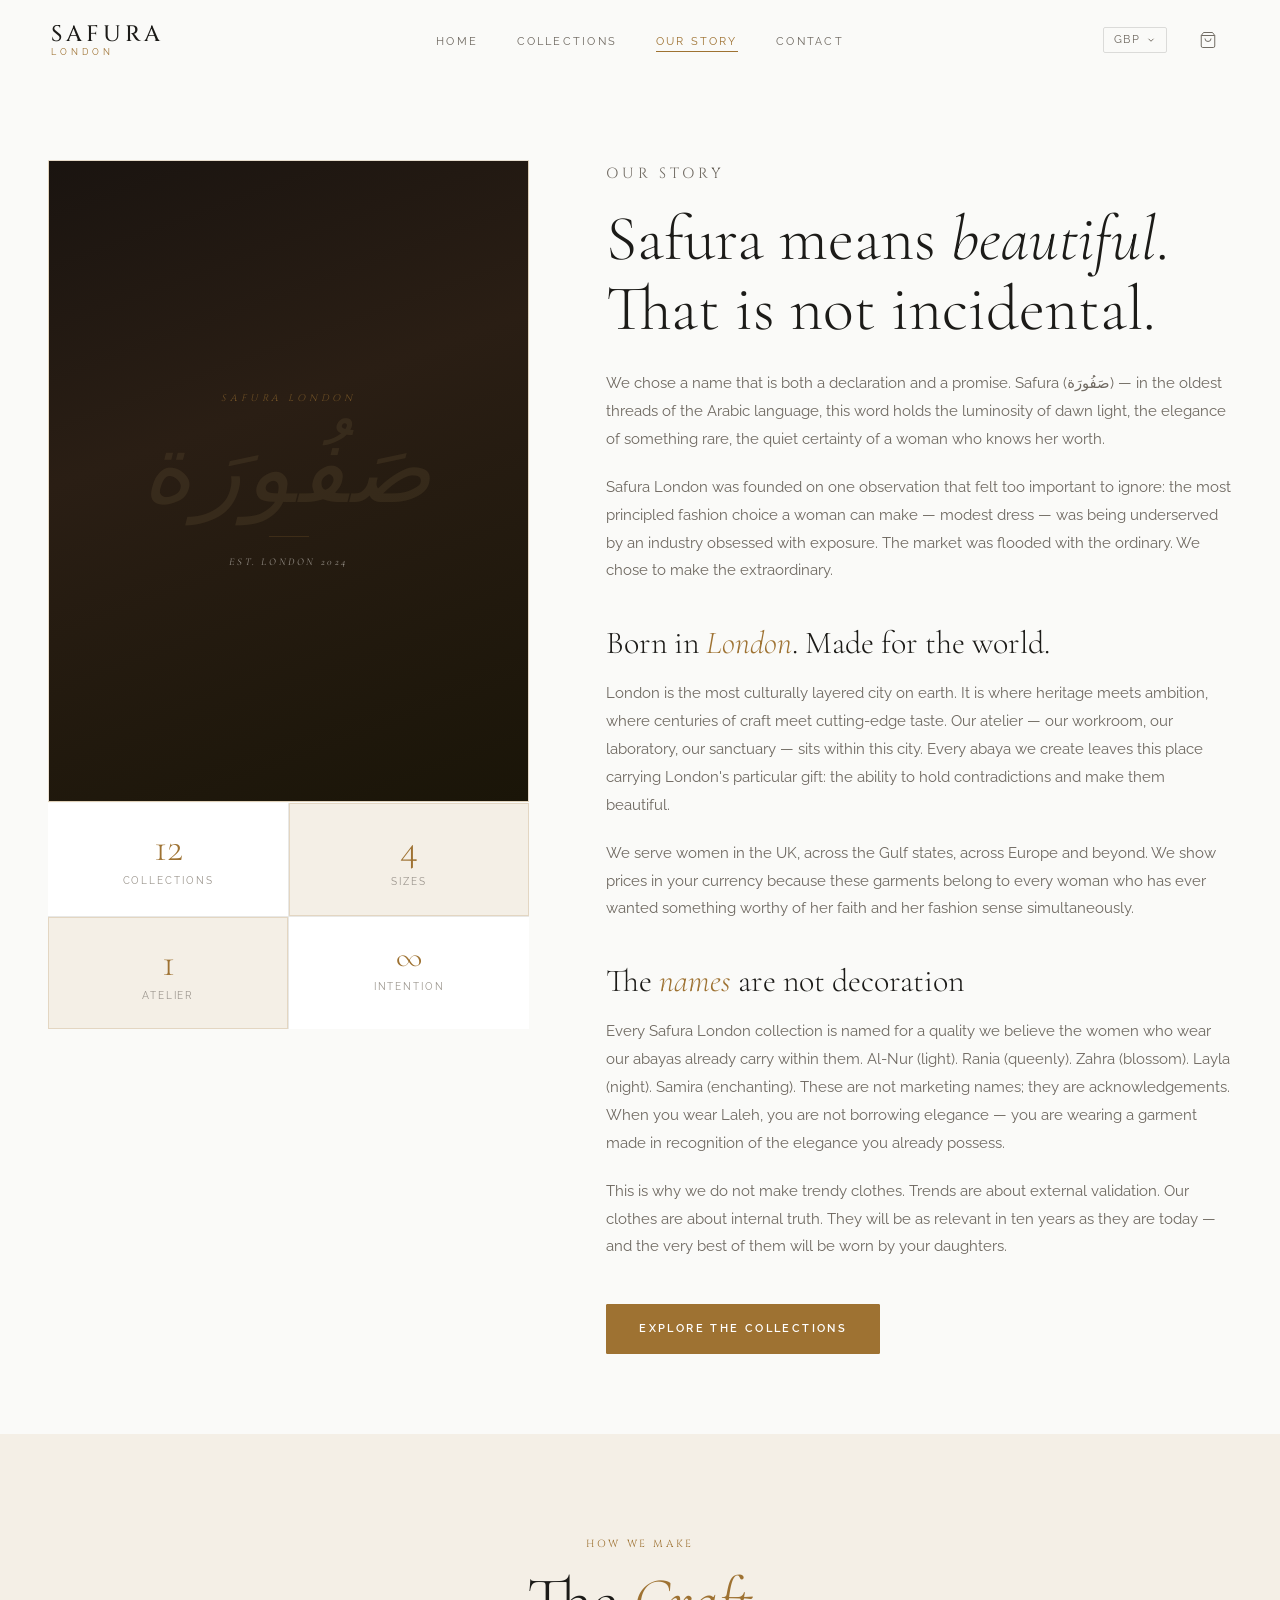
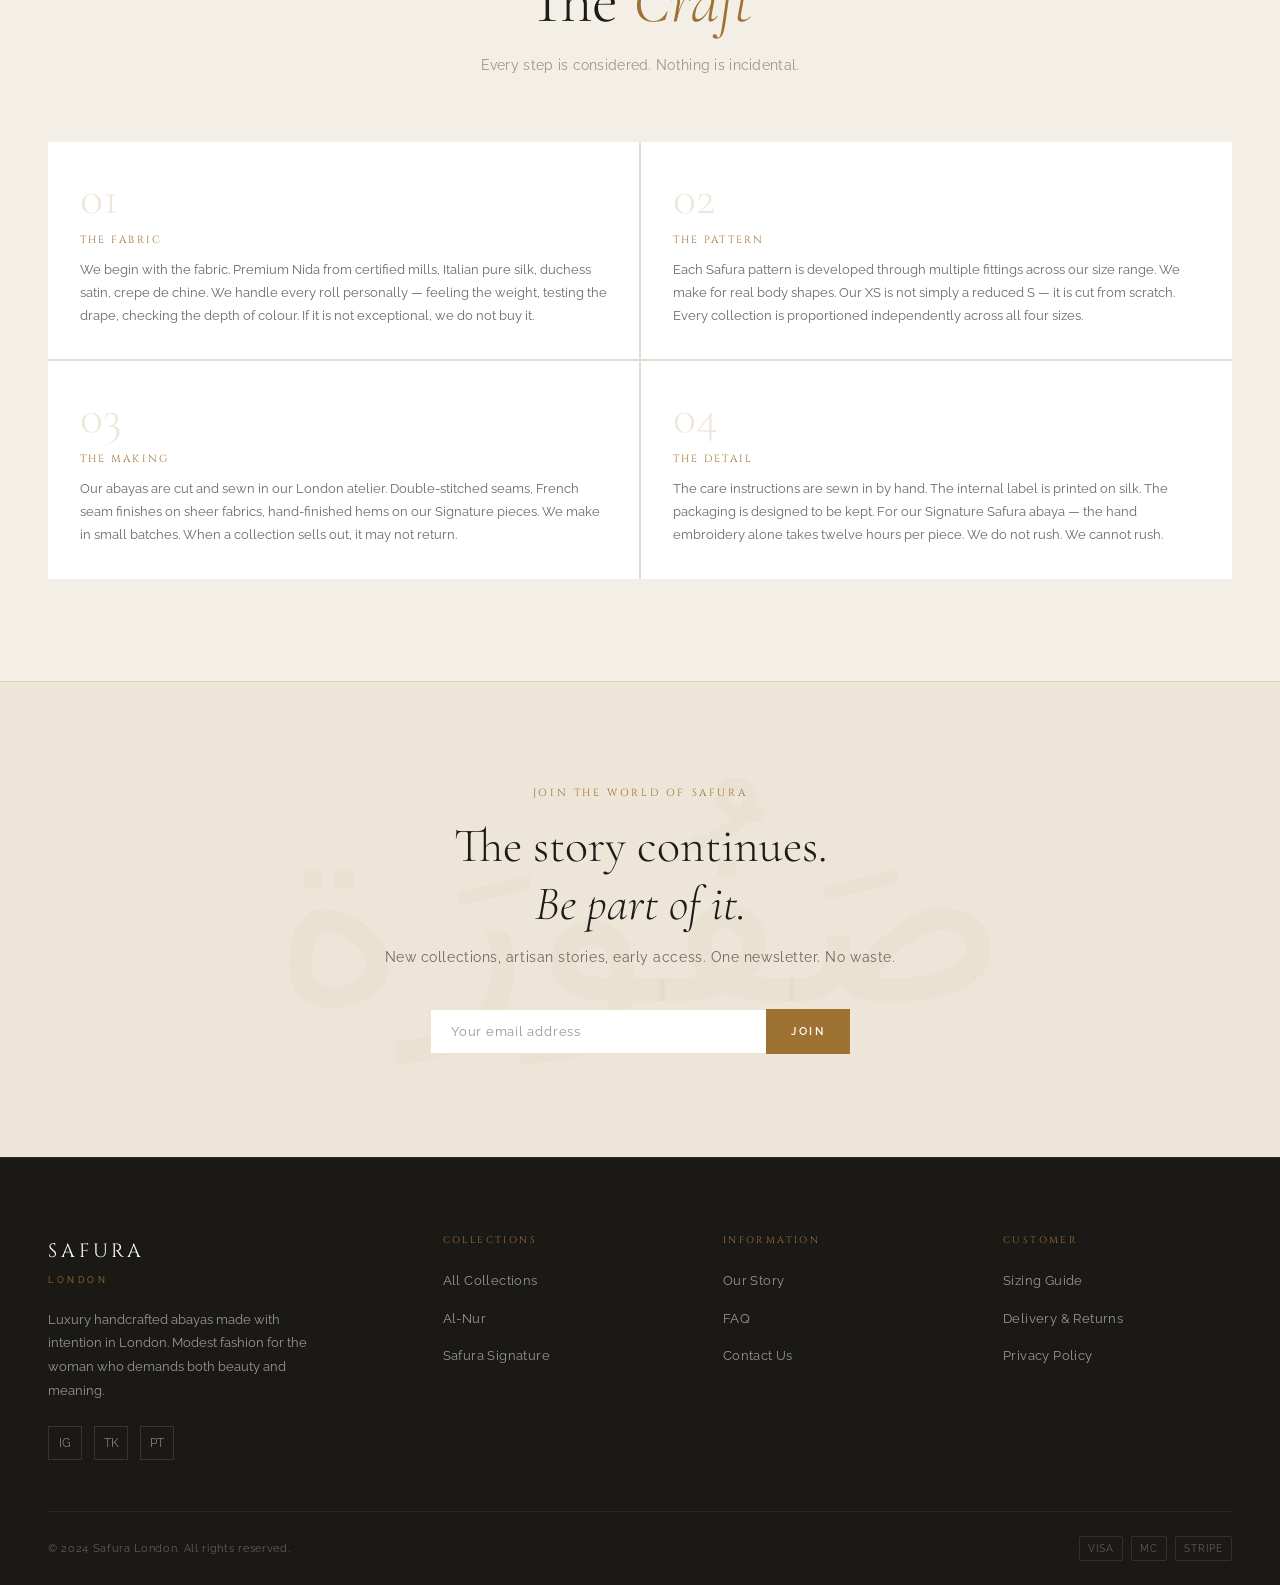
==== about.html @ 38ea1a3c "Launch Safura London ecommerce site Static HTML/CSS/JS luxury abaya ecommerce site. 5 pages (home, c" ====
<!DOCTYPE html>
<html lang="en-GB">
<head>
  <meta charset="UTF-8">
  <meta name="viewport" content="width=device-width, initial-scale=1.0">

  <title>Our Story — Safura London | Luxury Modest Fashion Brand</title>
  <meta name="description" content="Safura means beautiful. Learn the story behind London's most elegant abaya brand — our philosophy, our craftsmanship, and our commitment to modest fashion that demands excellence.">
  <meta name="robots" content="index, follow">
  <link rel="canonical" href="https://safuralondon.com/about.html">

  <script type="application/ld+json">
  {
    "@context": "https://schema.org",
    "@type": "AboutPage",
    "name": "Our Story — Safura London",
    "description": "The story behind Safura London, a luxury modest fashion brand handcrafting abayas in London.",
    "url": "https://safuralondon.com/about.html",
    "mainEntity": {
      "@type": "Organization",
      "name": "Safura London",
      "foundingDate": "2024",
      "foundingLocation": "London, UK",
      "description": "Safura London creates luxury handcrafted abayas for the modern modest woman. Named from the Arabic word for beautiful, the brand believes modesty is not a constraint but an art form.",
      "slogan": "Modesty is not a constraint — it is art"
    }
  }
  </script>

  <link rel="stylesheet" href="css/styles.css">
  <link rel="icon" type="image/svg+xml" href="data:image/svg+xml,<svg xmlns='http://www.w3.org/2000/svg' viewBox='0 0 100 100'><text y='.9em' font-size='90'>◈</text></svg>">
</head>
<body>

<!-- NAVIGATION -->
<nav class="nav" role="navigation" aria-label="Main navigation">
  <div class="nav-inner">
    <a href="index.html" class="nav-logo" aria-label="Safura London Home">
      <span class="brand">SAFURA</span>
      <span class="sub">London</span>
    </a>
    <ul class="nav-links" role="list">
      <li><a href="index.html">Home</a></li>
      <li><a href="collections.html">Collections</a></li>
      <li><a href="about.html">Our Story</a></li>
      <li><a href="contact.html">Contact</a></li>
    </ul>
    <div class="nav-actions">
      <div class="currency-select-wrap">
        <button class="currency-btn" id="currency-btn" aria-label="Select currency">
          <span class="cur-label">GBP</span>
          <svg xmlns="http://www.w3.org/2000/svg" viewBox="0 0 16 16" fill="none" stroke="currentColor" stroke-width="1.5"><path d="M4 6l4 4 4-4"/></svg>
        </button>
        <div class="currency-dropdown" id="currency-dropdown" role="menu"></div>
      </div>
      <button class="cart-btn" id="cart-btn" aria-label="Open shopping bag">
        <svg xmlns="http://www.w3.org/2000/svg" viewBox="0 0 24 24" fill="none" stroke="currentColor" stroke-width="1.3" width="18" height="18">
          <path d="M6 2L3 6v14a2 2 0 002 2h14a2 2 0 002-2V6l-3-4z"/><line x1="3" y1="6" x2="21" y2="6"/><path d="M16 10a4 4 0 01-8 0"/>
        </svg>
        <span class="sr-only">Bag</span>
        <span class="cart-count" id="cart-count"></span>
      </button>
      <button class="menu-toggle" id="menu-toggle" aria-label="Toggle menu">
        <span></span><span></span><span></span>
      </button>
    </div>
  </div>
</nav>

<!-- ABOUT HERO -->
<section class="about-hero section" aria-labelledby="about-heading">
  <div class="container">
    <div class="about-content">
      <!-- Sticky visual -->
      <div class="about-sticky reveal">
        <div class="about-portrait" role="img" aria-label="Safura London brand portrait">
          <div style="position:absolute;inset:0;background:linear-gradient(160deg,#1A1410 0%,#2A1E14 40%,#1A1508 100%);display:flex;align-items:center;justify-content:center;flex-direction:column;gap:1rem">
            <div style="font-family:var(--font-logo);font-size:0.6rem;letter-spacing:0.4em;color:var(--gold);opacity:0.6">SAFURA LONDON</div>
            <div style="font-family:var(--font-display);font-size:6rem;color:rgba(201,169,110,0.1);font-style:italic;line-height:1">صَفُورَة</div>
            <div style="width:40px;height:1px;background:var(--border-gold)"></div>
            <div style="font-size:0.65rem;letter-spacing:0.25em;color:var(--muted);text-transform:uppercase">Est. London 2024</div>
          </div>
        </div>

        <!-- Brand values grid -->
        <div style="display:grid;grid-template-columns:1fr 1fr;gap:1px;margin-top:1px;background:var(--border-light)">
          <div style="background:var(--white);padding:1.5rem;text-align:center">
            <div style="font-family:var(--font-display);font-size:2.5rem;color:var(--gold);font-weight:300;line-height:1">12</div>
            <div style="font-size:0.6rem;letter-spacing:0.2em;text-transform:uppercase;color:var(--muted);margin-top:0.4rem">Collections</div>
          </div>
          <div style="background:var(--cream);padding:1.5rem;text-align:center;border:1px solid var(--border-gold)">
            <div style="font-family:var(--font-display);font-size:2.5rem;color:var(--gold);font-weight:300;line-height:1">4</div>
            <div style="font-size:0.6rem;letter-spacing:0.2em;text-transform:uppercase;color:var(--muted);margin-top:0.4rem">Sizes</div>
          </div>
          <div style="background:var(--cream);padding:1.5rem;text-align:center;border:1px solid var(--border-gold)">
            <div style="font-family:var(--font-display);font-size:2.5rem;color:var(--gold);font-weight:300;line-height:1">1</div>
            <div style="font-size:0.6rem;letter-spacing:0.2em;text-transform:uppercase;color:var(--muted);margin-top:0.4rem">Atelier</div>
          </div>
          <div style="background:var(--white);padding:1.5rem;text-align:center">
            <div style="font-family:var(--font-display);font-size:2rem;color:var(--gold);font-weight:300;line-height:1">∞</div>
            <div style="font-size:0.6rem;letter-spacing:0.2em;text-transform:uppercase;color:var(--muted);margin-top:0.4rem">Intention</div>
          </div>
        </div>
      </div>

      <!-- Story text -->
      <div class="about-body reveal reveal-delay-2">
        <p class="eyebrow" style="margin-bottom:1rem">Our Story</p>

        <h1 id="about-heading" style="font-family:var(--font-display);font-size:clamp(2.5rem,5vw,4rem);font-weight:300;line-height:1.1;margin-bottom:1.5rem">
          Safura means <em>beautiful</em>.<br>That is not incidental.
        </h1>

        <p>We chose a name that is both a declaration and a promise. Safura (صَفُورَة) — in the oldest threads of the Arabic language, this word holds the luminosity of dawn light, the elegance of something rare, the quiet certainty of a woman who knows her worth.</p>

        <p>Safura London was founded on one observation that felt too important to ignore: the most principled fashion choice a woman can make — modest dress — was being underserved by an industry obsessed with exposure. The market was flooded with the ordinary. We chose to make the extraordinary.</p>

        <h2 style="font-family:var(--font-display);font-size:clamp(1.5rem,3vw,2rem);font-weight:300;margin:2.5rem 0 1rem;line-height:1.2">
          Born in <em>London</em>. Made for the world.
        </h2>

        <p>London is the most culturally layered city on earth. It is where heritage meets ambition, where centuries of craft meet cutting-edge taste. Our atelier — our workroom, our laboratory, our sanctuary — sits within this city. Every abaya we create leaves this place carrying London's particular gift: the ability to hold contradictions and make them beautiful.</p>

        <p>We serve women in the UK, across the Gulf states, across Europe and beyond. We show prices in your currency because these garments belong to every woman who has ever wanted something worthy of her faith and her fashion sense simultaneously.</p>

        <h2 style="font-family:var(--font-display);font-size:clamp(1.5rem,3vw,2rem);font-weight:300;margin:2.5rem 0 1rem;line-height:1.2">
          The <em>names</em> are not decoration
        </h2>

        <p>Every Safura London collection is named for a quality we believe the women who wear our abayas already carry within them. Al-Nur (light). Rania (queenly). Zahra (blossom). Layla (night). Samira (enchanting). These are not marketing names; they are acknowledgements. When you wear Laleh, you are not borrowing elegance — you are wearing a garment made in recognition of the elegance you already possess.</p>

        <p>This is why we do not make trendy clothes. Trends are about external validation. Our clothes are about internal truth. They will be as relevant in ten years as they are today — and the very best of them will be worn by your daughters.</p>

        <a href="collections.html" class="btn btn-gold" style="margin-top:1.5rem">Explore the Collections</a>
      </div>
    </div>
  </div>
</section>

<!-- CRAFTSMANSHIP SECTION -->
<section id="craftsmanship" class="section" style="background:var(--cream)" aria-labelledby="craft-heading">
  <div class="container">
    <div class="section-header center reveal">
      <p class="eyebrow">How We Make</p>
      <h2 class="section-title" id="craft-heading">The <em>Craft</em></h2>
      <p class="section-desc">Every step is considered. Nothing is incidental.</p>
    </div>

    <div class="about-pillars reveal">
      <div class="pillar">
        <div class="pillar-num">01</div>
        <h3>The Fabric</h3>
        <p>We begin with the fabric. Premium Nida from certified mills, Italian pure silk, duchess satin, crepe de chine. We handle every roll personally — feeling the weight, testing the drape, checking the depth of colour. If it is not exceptional, we do not buy it.</p>
      </div>
      <div class="pillar">
        <div class="pillar-num">02</div>
        <h3>The Pattern</h3>
        <p>Each Safura pattern is developed through multiple fittings across our size range. We make for real body shapes. Our XS is not simply a reduced S — it is cut from scratch. Every collection is proportioned independently across all four sizes.</p>
      </div>
      <div class="pillar">
        <div class="pillar-num">03</div>
        <h3>The Making</h3>
        <p>Our abayas are cut and sewn in our London atelier. Double-stitched seams, French seam finishes on sheer fabrics, hand-finished hems on our Signature pieces. We make in small batches. When a collection sells out, it may not return.</p>
      </div>
      <div class="pillar">
        <div class="pillar-num">04</div>
        <h3>The Detail</h3>
        <p>The care instructions are sewn in by hand. The internal label is printed on silk. The packaging is designed to be kept. For our Signature Safura abaya — the hand embroidery alone takes twelve hours per piece. We do not rush. We cannot rush.</p>
      </div>
    </div>
  </div>
</section>

<!-- NEWSLETTER -->
<section class="newsletter-section" aria-labelledby="nl-heading">
  <div class="container">
    <div class="newsletter-content reveal">
      <p class="eyebrow" style="margin-bottom:1rem">Join the World of Safura</p>
      <h2 class="newsletter-title" id="nl-heading">The story continues.<br><em>Be part of it.</em></h2>
      <p class="newsletter-sub">New collections, artisan stories, early access. One newsletter. No waste.</p>
      <form class="newsletter-form" novalidate>
        <input type="email" class="newsletter-input" placeholder="Your email address" required autocomplete="email">
        <button type="submit" class="btn btn-gold">Join</button>
      </form>
    </div>
  </div>
</section>

<!-- FOOTER -->
<footer role="contentinfo">
  <div class="container">
    <div class="footer-main">
      <div class="footer-brand">
        <div class="logo">SAFURA</div>
        <div class="sub">London</div>
        <p>Luxury handcrafted abayas made with intention in London. Modest fashion for the woman who demands both beauty and meaning.</p>
        <div class="footer-social">
          <a href="#" class="social-link" aria-label="Instagram">IG</a>
          <a href="#" class="social-link" aria-label="TikTok">TK</a>
          <a href="#" class="social-link" aria-label="Pinterest">PT</a>
        </div>
      </div>
      <div class="footer-col">
        <h4>Collections</h4>
        <ul>
          <li><a href="collections.html">All Collections</a></li>
          <li><a href="product.html?id=al-nur">Al-Nur</a></li>
          <li><a href="product.html?id=safura">Safura Signature</a></li>
        </ul>
      </div>
      <div class="footer-col">
        <h4>Information</h4>
        <ul>
          <li><a href="about.html">Our Story</a></li>
          <li><a href="contact.html#faq">FAQ</a></li>
          <li><a href="contact.html">Contact Us</a></li>
        </ul>
      </div>
      <div class="footer-col">
        <h4>Customer</h4>
        <ul>
          <li><a href="contact.html">Sizing Guide</a></li>
          <li><a href="contact.html">Delivery & Returns</a></li>
          <li><a href="#">Privacy Policy</a></li>
        </ul>
      </div>
    </div>
    <div class="footer-bottom">
      <span>© 2024 Safura London. All rights reserved.</span>
      <div class="payment-badges">
        <span class="payment-badge">VISA</span>
        <span class="payment-badge">MC</span>
        <span class="payment-badge">STRIPE</span>
      </div>
    </div>
  </div>
</footer>

<!-- CART SIDEBAR -->
<div class="cart-overlay" id="cart-overlay" role="dialog" aria-label="Shopping bag" aria-modal="true">
  <div class="cart-sidebar">
    <div class="cart-header">
      <h3>Your Bag</h3>
      <button class="cart-close" id="cart-close" aria-label="Close bag">✕</button>
    </div>
    <div class="cart-items" id="cart-items"></div>
    <div class="cart-footer">
      <div class="cart-total" id="cart-total" style="display:none">
        <span>Total</span>
        <span class="amount" id="cart-total-amount"></span>
      </div>
      <button class="btn btn-gold btn-full" data-action="checkout">Proceed to Checkout</button>
      <p class="cart-note">Secure checkout powered by Stripe</p>
    </div>
  </div>
</div>

<div class="modal-overlay" id="checkout-modal" role="dialog" aria-modal="true">
  <div class="modal">
    <button class="modal-close-x" id="checkout-modal-close">✕</button>
    <div class="modal-icon">◈</div>
    <h3>Checkout <em>Coming Soon</em></h3>
    <p>Our secure checkout launches very soon. Leave your email for first access.</p>
    <div class="form-group">
      <input type="email" id="notify-email" placeholder="Your email address" style="width:100%;padding:0.85rem 1rem;background:var(--off-white);border:1px solid var(--border-gold);color:var(--near-black);font-size:0.88rem;outline:none;border-radius:1px">
    </div>
    <button class="btn btn-gold btn-full" id="notify-launch-btn" style="margin-top:0.5rem">Notify Me at Launch</button>
    <div class="modal-stripe"><span>Payments powered by</span><span class="stripe-badge">STRIPE</span></div>
  </div>
</div>

<div class="toast" role="alert" aria-live="polite"></div>

<script src="js/products.js"></script>
<script src="js/currency.js"></script>
<script src="js/cart.js"></script>
<script src="js/stripe.js"></script>
<script src="js/main.js"></script>

</body>
</html>
---- css/styles.css ----
/* ============================================================
   SAFURA LONDON — Master Stylesheet (Light Theme)
   ============================================================ */

@import url('https://fonts.googleapis.com/css2?family=Cormorant+Garamond:ital,wght@0,300;0,400;0,500;0,600;1,300;1,400;1,500&family=Cinzel:wght@400;500;600&family=Raleway:wght@300;400;500;600;700&display=swap');

/* ---- Reset & Base ---- */
*, *::before, *::after { box-sizing: border-box; margin: 0; padding: 0; }

:root {
  /* Light palette */
  --white:        #FFFFFF;
  --off-white:    #FAFAF8;
  --cream:        #F4EFE6;
  --cream-mid:    #EDE6D8;
  --stone:        #D8D0C4;
  --warm-grey:    #B8B0A4;
  --muted:        #9A948C;
  --muted-2:      #6E6860;
  --dark-grey:    #3E3A36;
  --near-black:   #1C1B18;
  --black:        #0E0D0B;

  /* Gold — deeper for light-background contrast */
  --gold:         #9E7232;
  --gold-hover:   #B5852E;
  --gold-pale:    #F0E8D4;
  --gold-dim:     rgba(158,114,50,0.08);

  /* Borders */
  --border-gold:  rgba(158,114,50,0.2);
  --border-light: rgba(0,0,0,0.07);
  --border-mid:   rgba(0,0,0,0.12);

  /* Footer (kept dark for contrast) */
  --footer-bg:    #1A1916;
  --footer-text:  rgba(255,255,255,0.55);

  /* Typography */
  --font-display: 'Cormorant Garamond', Georgia, serif;
  --font-sans:    'Raleway', system-ui, sans-serif;
  --font-logo:    'Cinzel', Georgia, serif;

  /* Spacing */
  --nav-h: 80px;
  --ease:  cubic-bezier(.4,0,.2,1);
}

html { scroll-behavior: smooth; }

body {
  font-family: var(--font-sans);
  background: var(--off-white);
  color: var(--near-black);
  font-size: 16px;
  line-height: 1.7;
  -webkit-font-smoothing: antialiased;
  overflow-x: hidden;
}

a { color: inherit; text-decoration: none; }
img { max-width: 100%; display: block; }
button { font-family: inherit; cursor: pointer; border: none; background: none; }
input, textarea, select { font-family: inherit; }
ul { list-style: none; }

/* ---- Typography ---- */
.display {
  font-family: var(--font-display);
  font-weight: 300;
  line-height: 1.05;
  letter-spacing: -0.01em;
}

h1, h2, h3, h4 {
  font-family: var(--font-display);
  font-weight: 400;
  line-height: 1.2;
}

.eyebrow {
  font-family: var(--font-logo);
  font-size: 0.65rem;
  letter-spacing: 0.25em;
  text-transform: uppercase;
  color: var(--gold);
}

/* ---- Layout ---- */
.container { max-width: 1280px; margin: 0 auto; padding: 0 clamp(1rem, 4vw, 3rem); }
.section { padding: clamp(4rem, 8vw, 8rem) 0; }

/* ============================================================
   NAVIGATION
   ============================================================ */
.nav {
  position: fixed;
  top: 0; left: 0; right: 0;
  z-index: 1000;
  height: var(--nav-h);
  display: flex;
  align-items: center;
  padding: 0 clamp(1.5rem, 4vw, 3.5rem);
  transition: background 0.4s var(--ease), box-shadow 0.4s var(--ease);
}

.nav.scrolled {
  background: rgba(250,250,248,0.95);
  backdrop-filter: blur(16px);
  box-shadow: 0 1px 0 var(--border-gold);
}

.nav-inner {
  width: 100%;
  display: grid;
  grid-template-columns: 1fr auto 1fr;
  align-items: center;
  gap: 2rem;
}

.nav-logo {
  display: flex;
  flex-direction: column;
  line-height: 1;
  justify-self: start;
}

.nav-logo .brand {
  font-family: var(--font-logo);
  font-size: 1.4rem;
  font-weight: 500;
  letter-spacing: 0.18em;
  color: var(--near-black);
}

.nav-logo .sub {
  font-family: var(--font-sans);
  font-size: 0.55rem;
  letter-spacing: 0.45em;
  text-transform: uppercase;
  color: var(--gold);
  margin-top: 2px;
}

.nav-links {
  display: flex;
  align-items: center;
  gap: clamp(1.5rem, 3vw, 2.5rem);
  justify-self: center;
}

.nav-links a {
  font-size: 0.7rem;
  letter-spacing: 0.2em;
  text-transform: uppercase;
  color: var(--muted-2);
  transition: color 0.3s var(--ease);
  position: relative;
}

.nav-links a::after {
  content: '';
  position: absolute;
  bottom: -4px; left: 0;
  width: 0; height: 1px;
  background: var(--gold);
  transition: width 0.3s var(--ease);
}

.nav-links a:hover { color: var(--near-black); }
.nav-links a:hover::after { width: 100%; }
.nav-links a.active { color: var(--gold); }
.nav-links a.active::after { width: 100%; }

.nav-actions {
  display: flex;
  align-items: center;
  gap: 1.25rem;
  justify-self: end;
}

/* Currency Selector */
.currency-select-wrap { position: relative; }

.currency-btn {
  display: flex;
  align-items: center;
  gap: 0.4rem;
  font-size: 0.68rem;
  letter-spacing: 0.12em;
  color: var(--muted-2);
  padding: 0.35rem 0.6rem;
  border: 1px solid var(--border-mid);
  border-radius: 2px;
  transition: all 0.3s var(--ease);
  background: transparent;
}

.currency-btn:hover { color: var(--gold); border-color: var(--gold); }
.currency-btn svg { width: 10px; height: 10px; transition: transform 0.3s var(--ease); }
.currency-btn.open svg { transform: rotate(180deg); }

.currency-dropdown {
  position: absolute;
  top: calc(100% + 0.5rem);
  right: 0;
  background: var(--white);
  border: 1px solid var(--border-gold);
  border-radius: 2px;
  min-width: 160px;
  opacity: 0;
  visibility: hidden;
  transform: translateY(-8px);
  transition: all 0.25s var(--ease);
  z-index: 100;
  box-shadow: 0 8px 32px rgba(0,0,0,0.08);
}

.currency-dropdown.open {
  opacity: 1;
  visibility: visible;
  transform: translateY(0);
}

.currency-option {
  display: flex;
  align-items: center;
  justify-content: space-between;
  padding: 0.65rem 1rem;
  font-size: 0.7rem;
  letter-spacing: 0.08em;
  color: var(--muted-2);
  transition: all 0.2s var(--ease);
  cursor: pointer;
  border-bottom: 1px solid var(--border-light);
}

.currency-option:last-child { border-bottom: none; }
.currency-option:hover { color: var(--gold); background: var(--gold-dim); }
.currency-option.active { color: var(--gold); }
.currency-option .sym { color: var(--gold); font-weight: 600; }

/* Cart Button */
.cart-btn {
  position: relative;
  display: flex;
  align-items: center;
  gap: 0.4rem;
  padding: 0.35rem 0.75rem;
  font-size: 0.68rem;
  letter-spacing: 0.15em;
  text-transform: uppercase;
  color: var(--muted-2);
  transition: color 0.3s var(--ease);
}

.cart-btn:hover { color: var(--gold); }

.cart-count {
  position: absolute;
  top: -4px; right: -4px;
  width: 18px; height: 18px;
  background: var(--gold);
  color: var(--white);
  font-size: 0.6rem;
  font-weight: 700;
  border-radius: 50%;
  display: flex;
  align-items: center;
  justify-content: center;
  opacity: 0;
  transform: scale(0);
  transition: all 0.3s var(--ease);
}

.cart-count.visible { opacity: 1; transform: scale(1); }

/* Mobile Menu */
.menu-toggle {
  display: none;
  flex-direction: column;
  gap: 5px;
  padding: 0.5rem;
  cursor: pointer;
}

.menu-toggle span {
  display: block;
  width: 22px; height: 1px;
  background: var(--near-black);
  transition: all 0.3s var(--ease);
}

/* ============================================================
   CART SIDEBAR
   ============================================================ */
.cart-overlay {
  position: fixed;
  inset: 0;
  background: rgba(28,27,24,0.35);
  z-index: 2000;
  opacity: 0;
  visibility: hidden;
  transition: all 0.35s var(--ease);
}

.cart-overlay.open { opacity: 1; visibility: visible; }

.cart-sidebar {
  position: fixed;
  top: 0; right: 0;
  width: min(400px, 95vw);
  height: 100%;
  background: var(--white);
  border-left: 1px solid var(--border-gold);
  z-index: 2001;
  display: flex;
  flex-direction: column;
  transform: translateX(100%);
  transition: transform 0.4s var(--ease);
  box-shadow: -8px 0 40px rgba(0,0,0,0.08);
}

.cart-overlay.open .cart-sidebar { transform: translateX(0); }

.cart-header {
  display: flex;
  align-items: center;
  justify-content: space-between;
  padding: 1.5rem 1.75rem;
  border-bottom: 1px solid var(--border-light);
}

.cart-header h3 {
  font-family: var(--font-logo);
  font-size: 0.8rem;
  letter-spacing: 0.2em;
  text-transform: uppercase;
  color: var(--near-black);
}

.cart-close {
  width: 32px; height: 32px;
  display: flex;
  align-items: center;
  justify-content: center;
  font-size: 1.2rem;
  color: var(--muted);
  transition: color 0.2s;
}

.cart-close:hover { color: var(--gold); }

.cart-items {
  flex: 1;
  overflow-y: auto;
  padding: 1.5rem 1.75rem;
  display: flex;
  flex-direction: column;
  gap: 1.25rem;
}

.cart-empty {
  flex: 1;
  display: flex;
  flex-direction: column;
  align-items: center;
  justify-content: center;
  gap: 1rem;
  padding: 3rem;
  text-align: center;
}

.cart-empty-icon { font-size: 2.5rem; opacity: 0.2; }
.cart-empty p { color: var(--muted); font-size: 0.85rem; letter-spacing: 0.05em; }

.cart-item {
  display: grid;
  grid-template-columns: 70px 1fr auto;
  gap: 1rem;
  align-items: start;
  padding-bottom: 1.25rem;
  border-bottom: 1px solid var(--border-light);
}

.cart-item-swatch {
  width: 70px;
  height: 90px;
  border-radius: 2px;
  display: flex;
  align-items: center;
  justify-content: center;
  flex-shrink: 0;
  border: 1px solid var(--border-light);
}

.cart-item-info h4 {
  font-family: var(--font-display);
  font-size: 1.05rem;
  font-weight: 400;
  color: var(--near-black);
}

.cart-item-info .size {
  font-size: 0.68rem;
  letter-spacing: 0.12em;
  color: var(--muted);
  margin-top: 0.25rem;
}

.cart-item-info .price {
  color: var(--gold);
  font-size: 0.85rem;
  margin-top: 0.5rem;
}

.cart-item-remove {
  color: var(--muted);
  font-size: 1rem;
  transition: color 0.2s;
  padding: 0.25rem;
  line-height: 1;
}

.cart-item-remove:hover { color: #c04040; }

.cart-footer {
  padding: 1.5rem 1.75rem;
  border-top: 1px solid var(--border-light);
  background: var(--off-white);
}

.cart-total {
  display: flex;
  justify-content: space-between;
  margin-bottom: 1.25rem;
  font-size: 0.8rem;
  letter-spacing: 0.08em;
  color: var(--muted-2);
}

.cart-total .amount { color: var(--gold); font-size: 1rem; }
.cart-note { font-size: 0.68rem; color: var(--muted); text-align: center; margin-top: 0.75rem; }

/* ============================================================
   BUTTONS
   ============================================================ */
.btn {
  display: inline-flex;
  align-items: center;
  justify-content: center;
  gap: 0.6rem;
  padding: 0.9rem 2rem;
  font-size: 0.68rem;
  font-family: var(--font-sans);
  letter-spacing: 0.22em;
  text-transform: uppercase;
  font-weight: 600;
  border-radius: 1px;
  transition: all 0.3s var(--ease);
  white-space: nowrap;
}

.btn-gold {
  background: var(--gold);
  color: var(--white);
  border: 1px solid var(--gold);
}

.btn-gold:hover {
  background: var(--gold-hover);
  border-color: var(--gold-hover);
  transform: translateY(-1px);
  box-shadow: 0 8px 24px rgba(158,114,50,0.22);
}

.btn-outline {
  background: transparent;
  color: var(--near-black);
  border: 1px solid var(--border-mid);
}

.btn-outline:hover {
  border-color: var(--gold);
  color: var(--gold);
}

.btn-outline-gold {
  background: transparent;
  color: var(--gold);
  border: 1px solid var(--gold);
}

.btn-outline-gold:hover {
  background: var(--gold);
  color: var(--white);
}

.btn-full { width: 100%; }

/* ============================================================
   HERO
   ============================================================ */
.hero {
  position: relative;
  min-height: 100vh;
  display: flex;
  align-items: center;
  overflow: hidden;
}

.hero-bg {
  position: absolute;
  inset: 0;
  background:
    radial-gradient(ellipse at 25% 60%, rgba(158,114,50,0.06) 0%, transparent 55%),
    radial-gradient(ellipse at 75% 20%, rgba(158,114,50,0.04) 0%, transparent 45%),
    linear-gradient(155deg, #FDFCF9 0%, #F4EFE6 55%, #EDE6D8 100%);
  z-index: 0;
}

.hero-noise {
  position: absolute;
  inset: 0;
  z-index: 1;
  opacity: 0.025;
  background-image: url("data:image/svg+xml,%3Csvg viewBox='0 0 256 256' xmlns='http://www.w3.org/2000/svg'%3E%3Cfilter id='n'%3E%3CfeTurbulence type='fractalNoise' baseFrequency='0.9' numOctaves='4' stitchTiles='stitch'/%3E%3C/filter%3E%3Crect width='100%25' height='100%25' filter='url(%23n)'/%3E%3C/svg%3E");
  background-size: 256px;
}

.hero-line-left {
  position: absolute;
  top: 0; left: 8%;
  width: 1px;
  height: 100%;
  background: linear-gradient(to bottom, transparent, var(--stone) 30%, var(--stone) 70%, transparent);
  opacity: 0.5;
  z-index: 1;
}

.hero-content {
  position: relative;
  z-index: 2;
  width: 100%;
  padding: calc(var(--nav-h) + 4rem) clamp(2rem, 6vw, 8rem) 6rem;
  max-width: 1100px;
}

.hero-eyebrow {
  display: flex;
  align-items: center;
  gap: 1rem;
  margin-bottom: 2rem;
  opacity: 0;
  animation: fadeUp 0.8s var(--ease) 0.2s forwards;
}

.hero-eyebrow::before {
  content: '';
  width: 40px; height: 1px;
  background: var(--gold);
}

.hero-title {
  font-size: clamp(3.5rem, 10vw, 9rem);
  font-family: var(--font-display);
  font-weight: 300;
  line-height: 0.95;
  letter-spacing: -0.02em;
  color: var(--near-black);
  margin-bottom: 1.5rem;
  opacity: 0;
  animation: fadeUp 0.9s var(--ease) 0.4s forwards;
}

.hero-title em { font-style: italic; color: var(--gold); }

.hero-title .line2 {
  display: block;
  padding-left: clamp(2rem, 8vw, 8rem);
}

.hero-arabic {
  font-size: clamp(1rem, 2vw, 1.4rem);
  color: rgba(158,114,50,0.5);
  letter-spacing: 0.15em;
  margin-bottom: 2rem;
  opacity: 0;
  animation: fadeUp 0.9s var(--ease) 0.5s forwards;
  font-style: italic;
}

.hero-sub {
  font-size: clamp(0.85rem, 1.2vw, 1rem);
  color: var(--muted-2);
  letter-spacing: 0.06em;
  max-width: 500px;
  margin-bottom: 3rem;
  opacity: 0;
  animation: fadeUp 0.9s var(--ease) 0.6s forwards;
  line-height: 1.9;
}

.hero-ctas {
  display: flex;
  align-items: center;
  gap: 1.25rem;
  flex-wrap: wrap;
  opacity: 0;
  animation: fadeUp 0.9s var(--ease) 0.8s forwards;
}

.hero-scroll {
  position: absolute;
  bottom: 2.5rem;
  left: clamp(2rem, 6vw, 8rem);
  z-index: 2;
  display: flex;
  align-items: center;
  gap: 0.75rem;
  font-size: 0.62rem;
  letter-spacing: 0.3em;
  text-transform: uppercase;
  color: var(--muted);
  opacity: 0;
  animation: fadeIn 1s var(--ease) 1.2s forwards;
}

.hero-scroll-line {
  width: 40px; height: 1px;
  background: var(--stone);
  position: relative;
  overflow: hidden;
}

.hero-scroll-line::after {
  content: '';
  position: absolute;
  top: 0; left: -100%;
  width: 100%; height: 100%;
  background: var(--gold);
  animation: slideRight 1.8s var(--ease) 1.5s infinite;
}

.hero-badge {
  position: absolute;
  right: clamp(2rem, 6vw, 8rem);
  bottom: 4rem;
  z-index: 2;
  width: 110px;
  height: 110px;
  border-radius: 50%;
  border: 1px solid var(--border-gold);
  display: flex;
  flex-direction: column;
  align-items: center;
  justify-content: center;
  font-family: var(--font-logo);
  font-size: 0.6rem;
  letter-spacing: 0.18em;
  text-align: center;
  color: var(--gold);
  opacity: 0;
  animation: fadeIn 1s var(--ease) 1s forwards;
  background: rgba(255,255,255,0.6);
  backdrop-filter: blur(8px);
}

/* ============================================================
   MARQUEE STRIP
   ============================================================ */
.marquee-strip {
  padding: 1rem 0;
  border-top: 1px solid var(--border-gold);
  border-bottom: 1px solid var(--border-gold);
  background: var(--cream);
  overflow: hidden;
}

.marquee-track {
  display: flex;
  gap: 0;
  animation: marquee 25s linear infinite;
  width: max-content;
}

.marquee-item {
  display: flex;
  align-items: center;
  gap: 2rem;
  padding: 0 2rem;
  font-size: 0.62rem;
  letter-spacing: 0.3em;
  text-transform: uppercase;
  color: var(--muted);
  white-space: nowrap;
}

.marquee-item .dot {
  width: 4px; height: 4px;
  border-radius: 50%;
  background: var(--gold);
  flex-shrink: 0;
}

/* ============================================================
   SECTION HEADINGS
   ============================================================ */
.section-header { margin-bottom: clamp(2.5rem, 5vw, 4rem); }
.section-header.center { text-align: center; }

.section-title {
  font-size: clamp(2.2rem, 5vw, 4.5rem);
  font-family: var(--font-display);
  font-weight: 300;
  line-height: 1.1;
  color: var(--near-black);
  margin-top: 0.75rem;
  margin-bottom: 1rem;
}

.section-title em { font-style: italic; color: var(--gold); }

.section-desc {
  font-size: 0.9rem;
  color: var(--muted);
  max-width: 480px;
  line-height: 1.8;
  letter-spacing: 0.02em;
}

.section-header.center .section-desc { margin: 0 auto; }

/* ============================================================
   FEATURED PRODUCTS
   ============================================================ */
.featured { background: var(--off-white); }

.products-grid {
  display: grid;
  grid-template-columns: repeat(auto-fill, minmax(280px, 1fr));
  gap: 2px;
}

.product-card {
  position: relative;
  overflow: hidden;
  cursor: pointer;
  display: block;
  background: var(--white);
  transition: box-shadow 0.4s var(--ease);
}

.product-card:hover {
  box-shadow: 0 12px 40px rgba(0,0,0,0.09);
}

.product-card:hover .product-swatch { transform: scale(1.04); }
.product-card:hover .product-overlay { opacity: 1; }
.product-card:hover .product-quick-add { transform: translateY(0); opacity: 1; }

.product-img-wrap {
  position: relative;
  aspect-ratio: 3/4;
  overflow: hidden;
}

.product-swatch {
  width: 100%;
  height: 100%;
  transition: transform 0.7s var(--ease);
  display: flex;
  align-items: center;
  justify-content: center;
  position: relative;
}

.product-swatch-inner {
  position: relative;
  width: 100%;
  height: 100%;
  display: flex;
  align-items: center;
  justify-content: center;
}

.product-swatch svg {
  width: 45%;
  height: auto;
  opacity: 0.22;
  position: absolute;
}

.product-overlay {
  position: absolute;
  inset: 0;
  background: rgba(28,27,24,0.3);
  opacity: 0;
  transition: opacity 0.4s var(--ease);
  display: flex;
  align-items: center;
  justify-content: center;
}

.product-badge {
  position: absolute;
  top: 1.25rem;
  left: 1.25rem;
  padding: 0.3rem 0.75rem;
  background: var(--gold);
  color: var(--white);
  font-size: 0.6rem;
  letter-spacing: 0.2em;
  text-transform: uppercase;
  font-weight: 700;
  z-index: 2;
}

.product-quick-add {
  position: absolute;
  bottom: 0; left: 0; right: 0;
  background: rgba(250,250,248,0.94);
  padding: 1rem;
  transform: translateY(100%);
  opacity: 0;
  transition: all 0.4s var(--ease);
  z-index: 3;
  backdrop-filter: blur(4px);
}

.product-info {
  padding: 1.25rem 1.25rem 1.5rem;
  background: var(--white);
  border-top: 1px solid var(--border-light);
}

.product-collection {
  font-size: 0.6rem;
  letter-spacing: 0.2em;
  text-transform: uppercase;
  color: var(--gold);
  margin-bottom: 0.4rem;
}

.product-name {
  font-family: var(--font-display);
  font-size: 1.4rem;
  font-weight: 400;
  color: var(--near-black);
  margin-bottom: 0.25rem;
}

.product-meaning {
  font-size: 0.7rem;
  color: var(--muted);
  letter-spacing: 0.08em;
  font-style: italic;
  margin-bottom: 0.75rem;
}

.product-price {
  font-size: 0.85rem;
  color: var(--gold);
  letter-spacing: 0.06em;
}

/* ============================================================
   COLLECTIONS BANNER
   ============================================================ */
.collections-banner {
  display: grid;
  grid-template-columns: 1fr 1fr;
  gap: 2px;
  margin-top: 2px;
}

.banner-card {
  position: relative;
  aspect-ratio: 4/3;
  overflow: hidden;
  cursor: pointer;
  display: block;
}

.banner-card:first-child {
  grid-column: span 2;
  aspect-ratio: 21/9;
}

.banner-bg {
  position: absolute;
  inset: 0;
  transition: transform 0.8s var(--ease);
}

.banner-card:hover .banner-bg { transform: scale(1.04); }

.banner-content {
  position: absolute;
  bottom: 0; left: 0; right: 0;
  padding: clamp(1.5rem, 3vw, 3rem);
  background: linear-gradient(transparent, rgba(14,13,11,0.8));
  z-index: 2;
}

.banner-eyebrow {
  font-size: 0.58rem;
  letter-spacing: 0.28em;
  text-transform: uppercase;
  color: rgba(158,114,50,0.85);
  margin-bottom: 0.5rem;
}

.banner-title {
  font-family: var(--font-display);
  font-size: clamp(1.5rem, 3vw, 2.8rem);
  font-weight: 300;
  margin-bottom: 0.75rem;
  color: var(--white);
}

.banner-link {
  display: inline-flex;
  align-items: center;
  gap: 0.5rem;
  font-size: 0.65rem;
  letter-spacing: 0.2em;
  text-transform: uppercase;
  color: var(--gold-pale);
}

.banner-link::after {
  content: '→';
  transition: transform 0.3s var(--ease);
}

.banner-card:hover .banner-link::after { transform: translateX(4px); }

/* ============================================================
   BRAND STORY (HOMEPAGE)
   ============================================================ */
.story-section {
  display: grid;
  grid-template-columns: 1fr 1fr;
  gap: clamp(3rem, 6vw, 8rem);
  align-items: center;
}

.story-visual {
  position: relative;
  aspect-ratio: 4/5;
}

.story-img-placeholder {
  width: 100%;
  height: 100%;
  background: linear-gradient(135deg, var(--cream-mid) 0%, var(--cream) 50%, var(--light, #EDE6D8) 100%);
  display: flex;
  align-items: center;
  justify-content: center;
  position: relative;
  overflow: hidden;
  border: 1px solid var(--border-gold);
}

.story-img-placeholder::after {
  content: 'صَفُورَة';
  font-family: var(--font-display);
  font-size: 5rem;
  color: rgba(158,114,50,0.1);
  letter-spacing: 0.1em;
}

.story-frame {
  position: absolute;
  top: 1.5rem;
  left: -1.5rem;
  width: 100%;
  height: 100%;
  border: 1px solid var(--border-gold);
  z-index: -1;
}

.story-stat {
  position: absolute;
  bottom: -2rem;
  right: -2rem;
  background: var(--white);
  border: 1px solid var(--border-gold);
  padding: 1.5rem 2rem;
  text-align: center;
  box-shadow: 0 8px 32px rgba(0,0,0,0.06);
}

.story-stat-num {
  font-family: var(--font-display);
  font-size: 2.5rem;
  font-weight: 300;
  color: var(--gold);
  line-height: 1;
}

.story-stat-label {
  font-size: 0.6rem;
  letter-spacing: 0.2em;
  text-transform: uppercase;
  color: var(--muted);
  margin-top: 0.4rem;
}

.story-text .eyebrow { margin-bottom: 1rem; }

.story-text h2 {
  font-size: clamp(2rem, 4vw, 3.5rem);
  font-weight: 300;
  margin-bottom: 1.5rem;
  line-height: 1.15;
  color: var(--near-black);
}

.story-text h2 em { font-style: italic; color: var(--gold); }

.story-text p {
  color: var(--muted-2);
  font-size: 0.92rem;
  line-height: 1.9;
  margin-bottom: 1rem;
  letter-spacing: 0.02em;
}

.story-values {
  display: flex;
  gap: 2rem;
  margin: 2rem 0;
  padding: 1.5rem 0;
  border-top: 1px solid var(--border-light);
  border-bottom: 1px solid var(--border-light);
}

.story-value-item {
  display: flex;
  flex-direction: column;
  gap: 0.35rem;
}

.story-value-title {
  font-family: var(--font-logo);
  font-size: 0.65rem;
  letter-spacing: 0.18em;
  color: var(--gold);
  text-transform: uppercase;
}

.story-value-desc {
  font-size: 0.78rem;
  color: var(--muted);
  line-height: 1.5;
}

/* ============================================================
   CRAFTSMANSHIP STRIP
   ============================================================ */
.crafts-strip {
  display: grid;
  grid-template-columns: repeat(3, 1fr);
  border-top: 1px solid var(--border-gold);
  border-bottom: 1px solid var(--border-gold);
  background: var(--cream);
}

.craft-item {
  padding: clamp(2rem, 4vw, 3.5rem);
  display: flex;
  flex-direction: column;
  gap: 0.75rem;
  border-right: 1px solid var(--border-light);
}

.craft-item:last-child { border-right: none; }

.craft-icon {
  font-size: 1.8rem;
  color: var(--gold);
  line-height: 1;
}

.craft-title {
  font-family: var(--font-logo);
  font-size: 0.65rem;
  letter-spacing: 0.2em;
  text-transform: uppercase;
  color: var(--near-black);
}

.craft-desc {
  font-size: 0.82rem;
  color: var(--muted-2);
  line-height: 1.75;
}

/* ============================================================
   NEWSLETTER
   ============================================================ */
.newsletter-section {
  background: var(--cream-mid, #EDE6D8);
  text-align: center;
  padding: clamp(4rem, 8vw, 7rem) 0;
  position: relative;
  overflow: hidden;
  border-top: 1px solid var(--border-gold);
}

.newsletter-section::before {
  content: 'صَفُورَة';
  position: absolute;
  top: 50%; left: 50%;
  transform: translate(-50%,-50%);
  font-family: var(--font-display);
  font-size: clamp(8rem, 20vw, 20rem);
  color: rgba(158,114,50,0.04);
  white-space: nowrap;
  pointer-events: none;
}

.newsletter-content {
  position: relative;
  z-index: 1;
  max-width: 560px;
  margin: 0 auto;
}

.newsletter-title {
  font-size: clamp(2rem, 4vw, 3rem);
  font-family: var(--font-display);
  font-weight: 300;
  color: var(--near-black);
  margin-bottom: 0.75rem;
}

.newsletter-sub {
  font-size: 0.85rem;
  color: var(--muted-2);
  margin-bottom: 2.5rem;
  letter-spacing: 0.04em;
}

.newsletter-form {
  display: flex;
  gap: 0;
  max-width: 420px;
  margin: 0 auto;
}

.newsletter-input {
  flex: 1;
  padding: 0.9rem 1.25rem;
  background: var(--white);
  border: 1px solid var(--border-gold);
  border-right: none;
  color: var(--near-black);
  font-size: 0.8rem;
  letter-spacing: 0.06em;
  outline: none;
  transition: border-color 0.3s;
}

.newsletter-input::placeholder { color: var(--muted); }
.newsletter-input:focus { border-color: var(--gold); }

.newsletter-form .btn { border-radius: 0; padding: 0.9rem 1.5rem; }

.newsletter-note {
  font-size: 0.68rem;
  color: var(--muted);
  margin-top: 1rem;
  letter-spacing: 0.05em;
}

/* ============================================================
   FOOTER (kept dark for contrast)
   ============================================================ */
footer {
  background: var(--footer-bg);
  border-top: 1px solid rgba(158,114,50,0.2);
}

.footer-main {
  display: grid;
  grid-template-columns: 1.5fr 1fr 1fr 1fr;
  gap: clamp(2rem, 4vw, 4rem);
  padding: clamp(3rem, 6vw, 5rem) 0 clamp(2rem, 4vw, 3.5rem);
}

.footer-brand .logo {
  font-family: var(--font-logo);
  font-size: 1.2rem;
  letter-spacing: 0.2em;
  margin-bottom: 0.35rem;
  color: var(--white);
}

.footer-brand .sub {
  font-size: 0.55rem;
  letter-spacing: 0.4em;
  color: var(--gold);
  text-transform: uppercase;
  margin-bottom: 1.25rem;
}

.footer-brand p {
  font-size: 0.82rem;
  color: var(--footer-text);
  line-height: 1.8;
  max-width: 280px;
}

.footer-social {
  display: flex;
  gap: 0.75rem;
  margin-top: 1.5rem;
}

.social-link {
  width: 34px; height: 34px;
  border: 1px solid rgba(255,255,255,0.12);
  display: flex;
  align-items: center;
  justify-content: center;
  font-size: 0.75rem;
  color: rgba(255,255,255,0.45);
  transition: all 0.3s var(--ease);
}

.social-link:hover {
  border-color: var(--gold);
  color: var(--gold);
}

.footer-col h4 {
  font-family: var(--font-logo);
  font-size: 0.6rem;
  letter-spacing: 0.25em;
  text-transform: uppercase;
  color: var(--gold);
  margin-bottom: 1.25rem;
}

.footer-col ul li { margin-bottom: 0.65rem; }

.footer-col ul a {
  font-size: 0.82rem;
  color: var(--footer-text);
  transition: color 0.2s;
  letter-spacing: 0.03em;
}

.footer-col ul a:hover { color: var(--white); }

.footer-bottom {
  display: flex;
  align-items: center;
  justify-content: space-between;
  gap: 1rem;
  padding: 1.5rem 0;
  border-top: 1px solid rgba(255,255,255,0.06);
  font-size: 0.7rem;
  color: rgba(255,255,255,0.3);
  letter-spacing: 0.06em;
  flex-wrap: wrap;
}

.footer-bottom a:hover { color: var(--gold); }

.payment-badges { display: flex; gap: 0.5rem; }

.payment-badge {
  padding: 0.2rem 0.5rem;
  border: 1px solid rgba(255,255,255,0.1);
  font-size: 0.6rem;
  color: rgba(255,255,255,0.3);
  letter-spacing: 0.1em;
  border-radius: 2px;
}

/* ============================================================
   COLLECTIONS PAGE
   ============================================================ */
.page-hero {
  padding: calc(var(--nav-h) + 4rem) 0 4rem;
  text-align: center;
  position: relative;
  background: var(--cream);
  border-bottom: 1px solid var(--border-gold);
}

.page-hero::before {
  content: '';
  position: absolute;
  top: 0; left: 0; right: 0;
  height: 1px;
  background: linear-gradient(to right, transparent, var(--gold), transparent);
  opacity: 0.4;
}

.page-hero-title {
  font-size: clamp(3rem, 7vw, 7rem);
  font-family: var(--font-display);
  font-weight: 300;
  line-height: 1;
  color: var(--near-black);
}

.page-hero-title em { font-style: italic; color: var(--gold); }

.filter-bar {
  display: flex;
  align-items: center;
  gap: 0;
  border-bottom: 1px solid var(--border-gold);
  background: var(--white);
  overflow-x: auto;
  scrollbar-width: none;
  position: sticky;
  top: var(--nav-h);
  z-index: 10;
}

.filter-bar::-webkit-scrollbar { display: none; }

.filter-btn {
  padding: 0.9rem 1.5rem;
  font-size: 0.65rem;
  letter-spacing: 0.2em;
  text-transform: uppercase;
  color: var(--muted);
  border-right: 1px solid var(--border-light);
  transition: all 0.3s var(--ease);
  white-space: nowrap;
  font-family: var(--font-sans);
  background: transparent;
}

.filter-btn:hover { color: var(--near-black); background: var(--off-white); }
.filter-btn.active { color: var(--gold); background: var(--cream); }

.collections-grid {
  display: grid;
  grid-template-columns: repeat(auto-fill, minmax(320px, 1fr));
  gap: 2px;
  background: var(--border-light);
}

/* ============================================================
   PRODUCT DETAIL PAGE
   ============================================================ */
.product-detail {
  padding-top: var(--nav-h);
  min-height: 100vh;
  background: var(--off-white);
}

.product-detail-inner {
  display: grid;
  grid-template-columns: 1fr 1fr;
  min-height: calc(100vh - var(--nav-h));
}

.product-gallery {
  position: sticky;
  top: var(--nav-h);
  height: calc(100vh - var(--nav-h));
  overflow: hidden;
}

.product-main-img {
  width: 100%;
  height: 100%;
  object-fit: cover;
}

.product-info-panel {
  padding: clamp(3rem, 5vw, 5rem);
  border-left: 1px solid var(--border-gold);
  background: var(--white);
  overflow-y: auto;
}

.product-breadcrumb {
  display: flex;
  align-items: center;
  gap: 0.5rem;
  font-size: 0.65rem;
  color: var(--muted);
  letter-spacing: 0.1em;
  margin-bottom: 2rem;
}

.product-breadcrumb a:hover { color: var(--gold); }
.product-breadcrumb span { color: var(--stone); }

.product-detail-name {
  font-size: clamp(2.5rem, 5vw, 4rem);
  font-family: var(--font-display);
  font-weight: 300;
  line-height: 1.05;
  color: var(--near-black);
  margin-bottom: 0.5rem;
}

.product-detail-name em { font-style: italic; color: var(--gold); }

.product-detail-arabic {
  font-family: var(--font-display);
  font-size: 1.2rem;
  color: rgba(158,114,50,0.5);
  font-style: italic;
  letter-spacing: 0.1em;
  margin-bottom: 0.5rem;
}

.product-detail-meaning {
  font-size: 0.75rem;
  color: var(--muted);
  letter-spacing: 0.15em;
  text-transform: uppercase;
  margin-bottom: 1.75rem;
}

.product-detail-price {
  font-family: var(--font-display);
  font-size: 2rem;
  color: var(--near-black);
  margin-bottom: 2rem;
}

.product-detail-price .price-note {
  font-size: 0.7rem;
  color: var(--muted);
  letter-spacing: 0.1em;
  font-family: var(--font-sans);
}

.product-divider {
  height: 1px;
  background: var(--border-light);
  margin: 1.75rem 0;
}

.size-label {
  font-size: 0.65rem;
  letter-spacing: 0.2em;
  text-transform: uppercase;
  color: var(--muted);
  margin-bottom: 0.75rem;
  display: flex;
  justify-content: space-between;
  align-items: center;
}

.size-label a { color: var(--gold); text-decoration: underline; text-underline-offset: 3px; }

.size-grid {
  display: grid;
  grid-template-columns: repeat(4, 1fr);
  gap: 0.5rem;
  margin-bottom: 1.75rem;
}

.size-option {
  padding: 0.75rem;
  text-align: center;
  border: 1px solid var(--border-light);
  font-size: 0.72rem;
  letter-spacing: 0.1em;
  cursor: pointer;
  transition: all 0.25s var(--ease);
  color: var(--muted-2);
  font-family: var(--font-sans);
  background: var(--off-white);
}

.size-option:hover {
  border-color: var(--gold);
  color: var(--near-black);
  background: var(--gold-dim);
}

.size-option.selected {
  border-color: var(--gold);
  background: var(--gold-dim);
  color: var(--gold);
}

.size-option.unavailable {
  opacity: 0.3;
  cursor: not-allowed;
  text-decoration: line-through;
}

.product-actions {
  display: flex;
  flex-direction: column;
  gap: 0.75rem;
  margin-bottom: 2rem;
}

.product-meta {
  display: flex;
  flex-direction: column;
  gap: 0.6rem;
  margin-bottom: 2rem;
}

.meta-row {
  display: flex;
  justify-content: space-between;
  font-size: 0.78rem;
  padding-bottom: 0.6rem;
  border-bottom: 1px solid var(--border-light);
}

.meta-row .label { color: var(--muted); letter-spacing: 0.08em; }
.meta-row .value { color: var(--near-black); }

.product-desc {
  font-size: 0.88rem;
  color: var(--muted-2);
  line-height: 1.9;
  letter-spacing: 0.02em;
}

/* ============================================================
   ABOUT PAGE
   ============================================================ */
.about-hero { padding: calc(var(--nav-h) + 5rem) 0 5rem; }

.about-content {
  display: grid;
  grid-template-columns: 1fr 1.3fr;
  gap: clamp(3rem, 6vw, 8rem);
  align-items: start;
}

.about-sticky {
  position: sticky;
  top: calc(var(--nav-h) + 2rem);
}

.about-portrait {
  aspect-ratio: 3/4;
  background: linear-gradient(160deg, var(--cream-mid, #EDE6D8) 0%, var(--cream) 60%, var(--off-white) 100%);
  display: flex;
  align-items: center;
  justify-content: center;
  font-family: var(--font-display);
  font-size: 4rem;
  color: rgba(158,114,50,0.12);
  font-style: italic;
  letter-spacing: 0.05em;
  border: 1px solid var(--border-gold);
  position: relative;
  overflow: hidden;
}

.about-body h2 {
  font-size: clamp(2rem, 4vw, 3rem);
  font-weight: 300;
  margin-bottom: 1.25rem;
  line-height: 1.2;
  color: var(--near-black);
}

.about-body h2 em { color: var(--gold); font-style: italic; }

.about-body p {
  font-size: 0.92rem;
  color: var(--muted-2);
  line-height: 1.9;
  margin-bottom: 1.25rem;
}

.about-pillars {
  display: grid;
  grid-template-columns: 1fr 1fr;
  gap: 2px;
  margin-top: 3rem;
  background: var(--border-light);
}

.pillar {
  background: var(--white);
  padding: 2rem;
}

.pillar-num {
  font-family: var(--font-display);
  font-size: 3rem;
  font-weight: 300;
  color: rgba(158,114,50,0.18);
  line-height: 1;
  margin-bottom: 0.75rem;
}

.pillar h3 {
  font-family: var(--font-logo);
  font-size: 0.65rem;
  letter-spacing: 0.2em;
  text-transform: uppercase;
  color: var(--gold);
  margin-bottom: 0.75rem;
}

.pillar p {
  font-size: 0.82rem;
  color: var(--muted-2);
  line-height: 1.75;
}

/* ============================================================
   CONTACT PAGE
   ============================================================ */
.contact-grid {
  display: grid;
  grid-template-columns: 1fr 1.5fr;
  gap: clamp(3rem, 6vw, 8rem);
  padding: calc(var(--nav-h) + 5rem) 0 5rem;
}

.contact-info h1 {
  font-size: clamp(2.5rem, 5vw, 4rem);
  font-weight: 300;
  line-height: 1.1;
  margin-bottom: 1.5rem;
  color: var(--near-black);
}

.contact-info h1 em { color: var(--gold); font-style: italic; }

.contact-info p {
  font-size: 0.88rem;
  color: var(--muted-2);
  line-height: 1.85;
  margin-bottom: 2.5rem;
}

.contact-detail {
  display: flex;
  flex-direction: column;
  gap: 1.25rem;
  margin-bottom: 2.5rem;
}

.contact-detail-item {
  display: flex;
  gap: 1rem;
  align-items: flex-start;
}

.contact-detail-icon {
  color: var(--gold);
  font-size: 1rem;
  margin-top: 2px;
  flex-shrink: 0;
}

.contact-detail-text h4 {
  font-family: var(--font-logo);
  font-size: 0.6rem;
  letter-spacing: 0.2em;
  text-transform: uppercase;
  color: var(--near-black);
  margin-bottom: 0.3rem;
}

.contact-detail-text p {
  font-size: 0.82rem;
  color: var(--muted-2);
  margin: 0;
}

.form-group { margin-bottom: 1.25rem; }

.form-group label {
  display: block;
  font-size: 0.62rem;
  letter-spacing: 0.2em;
  text-transform: uppercase;
  color: var(--muted);
  margin-bottom: 0.5rem;
}

.form-group input,
.form-group textarea,
.form-group select {
  width: 100%;
  padding: 0.85rem 1rem;
  background: var(--white);
  border: 1px solid var(--border-mid);
  color: var(--near-black);
  font-size: 0.88rem;
  letter-spacing: 0.04em;
  outline: none;
  transition: border-color 0.3s var(--ease);
  border-radius: 1px;
}

.form-group input:focus,
.form-group textarea:focus,
.form-group select:focus {
  border-color: var(--gold);
  background: var(--off-white);
}

.form-group input::placeholder,
.form-group textarea::placeholder { color: var(--muted); }
.form-group textarea { resize: vertical; min-height: 140px; }

.form-group select {
  appearance: none;
  background-image: url("data:image/svg+xml,%3Csvg xmlns='http://www.w3.org/2000/svg' viewBox='0 0 16 16'%3E%3Cpath d='M4 6l4 4 4-4' stroke='%239A948C' stroke-width='1.5' fill='none' stroke-linecap='round'/%3E%3C/svg%3E");
  background-repeat: no-repeat;
  background-position: right 1rem center;
  background-size: 14px;
  cursor: pointer;
}

.form-group select option { background: var(--white); color: var(--near-black); }

.form-row {
  display: grid;
  grid-template-columns: 1fr 1fr;
  gap: 1rem;
}

/* ============================================================
   FAQ
   ============================================================ */
.faq-section { padding: clamp(4rem, 8vw, 7rem) 0; background: var(--cream); }

.faq-list {
  max-width: 760px;
  margin: 0 auto;
}

.faq-item { border-bottom: 1px solid var(--border-light); }

.faq-question {
  display: flex;
  justify-content: space-between;
  align-items: center;
  padding: 1.5rem 0;
  cursor: pointer;
  font-size: 0.92rem;
  color: var(--near-black);
  letter-spacing: 0.03em;
  transition: color 0.3s;
}

.faq-question:hover { color: var(--gold); }

.faq-question .icon {
  width: 20px; height: 20px;
  border: 1px solid var(--border-gold);
  display: flex;
  align-items: center;
  justify-content: center;
  font-size: 0.8rem;
  flex-shrink: 0;
  transition: all 0.3s var(--ease);
  color: var(--gold);
}

.faq-item.open .faq-question .icon { transform: rotate(45deg); }

.faq-answer {
  max-height: 0;
  overflow: hidden;
  transition: max-height 0.4s var(--ease), padding 0.4s var(--ease);
}

.faq-item.open .faq-answer { max-height: 300px; padding-bottom: 1.25rem; }

.faq-answer p {
  font-size: 0.85rem;
  color: var(--muted-2);
  line-height: 1.85;
}

/* ============================================================
   STRIPE MODAL
   ============================================================ */
.modal-overlay {
  position: fixed;
  inset: 0;
  background: rgba(28,27,24,0.5);
  z-index: 3000;
  display: flex;
  align-items: center;
  justify-content: center;
  opacity: 0;
  visibility: hidden;
  transition: all 0.3s var(--ease);
  padding: 1.5rem;
}

.modal-overlay.open { opacity: 1; visibility: visible; }

.modal {
  background: var(--white);
  border: 1px solid var(--border-gold);
  max-width: 480px;
  width: 100%;
  padding: 3rem;
  text-align: center;
  position: relative;
  transform: scale(0.95) translateY(10px);
  transition: transform 0.3s var(--ease);
  box-shadow: 0 24px 64px rgba(0,0,0,0.12);
}

.modal-overlay.open .modal { transform: scale(1) translateY(0); }

.modal-close-x {
  position: absolute;
  top: 1rem; right: 1rem;
  color: var(--muted);
  font-size: 1.2rem;
  transition: color 0.2s;
  padding: 0.5rem;
}

.modal-close-x:hover { color: var(--gold); }

.modal-icon { font-size: 2.5rem; margin-bottom: 1rem; color: var(--gold); }

.modal h3 {
  font-family: var(--font-display);
  font-size: 2rem;
  font-weight: 400;
  margin-bottom: 0.75rem;
  color: var(--near-black);
}

.modal h3 em { font-style: italic; color: var(--gold); }

.modal p {
  font-size: 0.85rem;
  color: var(--muted-2);
  line-height: 1.75;
  margin-bottom: 2rem;
}

.modal-stripe {
  display: flex;
  align-items: center;
  justify-content: center;
  gap: 0.5rem;
  font-size: 0.65rem;
  color: var(--muted);
  letter-spacing: 0.12em;
  margin-top: 1.5rem;
}

.stripe-badge {
  padding: 0.2rem 0.6rem;
  background: rgba(99,91,255,0.08);
  border: 1px solid rgba(99,91,255,0.2);
  border-radius: 3px;
  font-size: 0.65rem;
  color: #6357cc;
  letter-spacing: 0.1em;
}

/* ============================================================
   SCROLL REVEAL
   ============================================================ */
.reveal {
  opacity: 0;
  transform: translateY(30px);
  transition: opacity 0.7s var(--ease), transform 0.7s var(--ease);
}

.reveal.visible { opacity: 1; transform: translateY(0); }

.reveal-delay-1 { transition-delay: 0.1s; }
.reveal-delay-2 { transition-delay: 0.2s; }
.reveal-delay-3 { transition-delay: 0.3s; }
.reveal-delay-4 { transition-delay: 0.4s; }

/* ============================================================
   ANIMATIONS
   ============================================================ */
@keyframes fadeUp {
  from { opacity: 0; transform: translateY(24px); }
  to   { opacity: 1; transform: translateY(0); }
}

@keyframes fadeIn {
  from { opacity: 0; }
  to   { opacity: 1; }
}

@keyframes marquee {
  from { transform: translateX(0); }
  to   { transform: translateX(-50%); }
}

@keyframes slideRight {
  from { left: -100%; }
  to   { left: 100%; }
}

/* ============================================================
   TOAST
   ============================================================ */
.toast {
  position: fixed;
  bottom: 2rem;
  left: 50%;
  transform: translateX(-50%) translateY(80px);
  background: var(--near-black);
  border: 1px solid var(--border-gold);
  padding: 0.85rem 1.75rem;
  font-size: 0.78rem;
  letter-spacing: 0.06em;
  color: rgba(255,255,255,0.9);
  z-index: 5000;
  transition: transform 0.4s var(--ease), opacity 0.4s var(--ease);
  opacity: 0;
  white-space: nowrap;
}

.toast.show { transform: translateX(-50%) translateY(0); opacity: 1; }
.toast .toast-gold { color: var(--gold); }

/* ============================================================
   RESPONSIVE
   ============================================================ */
@media (max-width: 1024px) {
  .story-section { grid-template-columns: 1fr; }
  .story-visual { max-width: 420px; margin: 0 auto; }
  .story-frame { display: none; }
  .story-stat { right: 0; bottom: -1.5rem; }
  .footer-main { grid-template-columns: 1fr 1fr; }
  .product-detail-inner { grid-template-columns: 1fr; }
  .product-gallery { position: relative; top: auto; height: 65vw; }
  .about-content { grid-template-columns: 1fr; }
  .contact-grid { grid-template-columns: 1fr; }
  .collections-banner { grid-template-columns: 1fr; }
  .collections-banner .banner-card:first-child { grid-column: span 1; aspect-ratio: 16/9; }
}

@media (max-width: 768px) {
  .nav-links { display: none; }
  .nav-links.mobile-open {
    display: flex;
    flex-direction: column;
    position: fixed;
    inset: 0;
    background: var(--white);
    align-items: center;
    justify-content: center;
    gap: 2.5rem;
    z-index: 999;
  }
  .nav-links.mobile-open a { font-size: 0.85rem; color: var(--near-black); }
  .menu-toggle { display: flex; }
  .crafts-strip { grid-template-columns: 1fr; }
  .craft-item { border-right: none; border-bottom: 1px solid var(--border-light); }
  .craft-item:last-child { border-bottom: none; }
  .footer-main { grid-template-columns: 1fr; }
  .products-grid { grid-template-columns: repeat(2, 1fr); gap: 2px; }
  .collections-grid { grid-template-columns: repeat(2, 1fr); }
  .about-pillars { grid-template-columns: 1fr; }
  .form-row { grid-template-columns: 1fr; }
  .newsletter-form { flex-direction: column; }
  .newsletter-input { border-right: 1px solid var(--border-gold); border-bottom: none; }
  .hero-badge { display: none; }
  .footer-bottom { flex-direction: column; align-items: flex-start; gap: 0.75rem; }
}

@media (max-width: 480px) {
  .products-grid { grid-template-columns: 1fr; }
  .collections-grid { grid-template-columns: 1fr; }
  .hero-title { font-size: clamp(3rem, 14vw, 5rem); }
  .hero-title .line2 { padding-left: 1.5rem; }
  .hero-ctas { flex-direction: column; align-items: flex-start; }
}

/* ============================================================
   UTILITY
   ============================================================ */
.sr-only {
  position: absolute; width: 1px; height: 1px;
  padding: 0; margin: -1px; overflow: hidden;
  clip: rect(0,0,0,0); border: 0;
}

.text-gold { color: var(--gold); }
.text-muted { color: var(--muted); }
.text-center { text-align: center; }
.mt-auto { margin-top: auto; }
.overflow-hidden { overflow: hidden; }
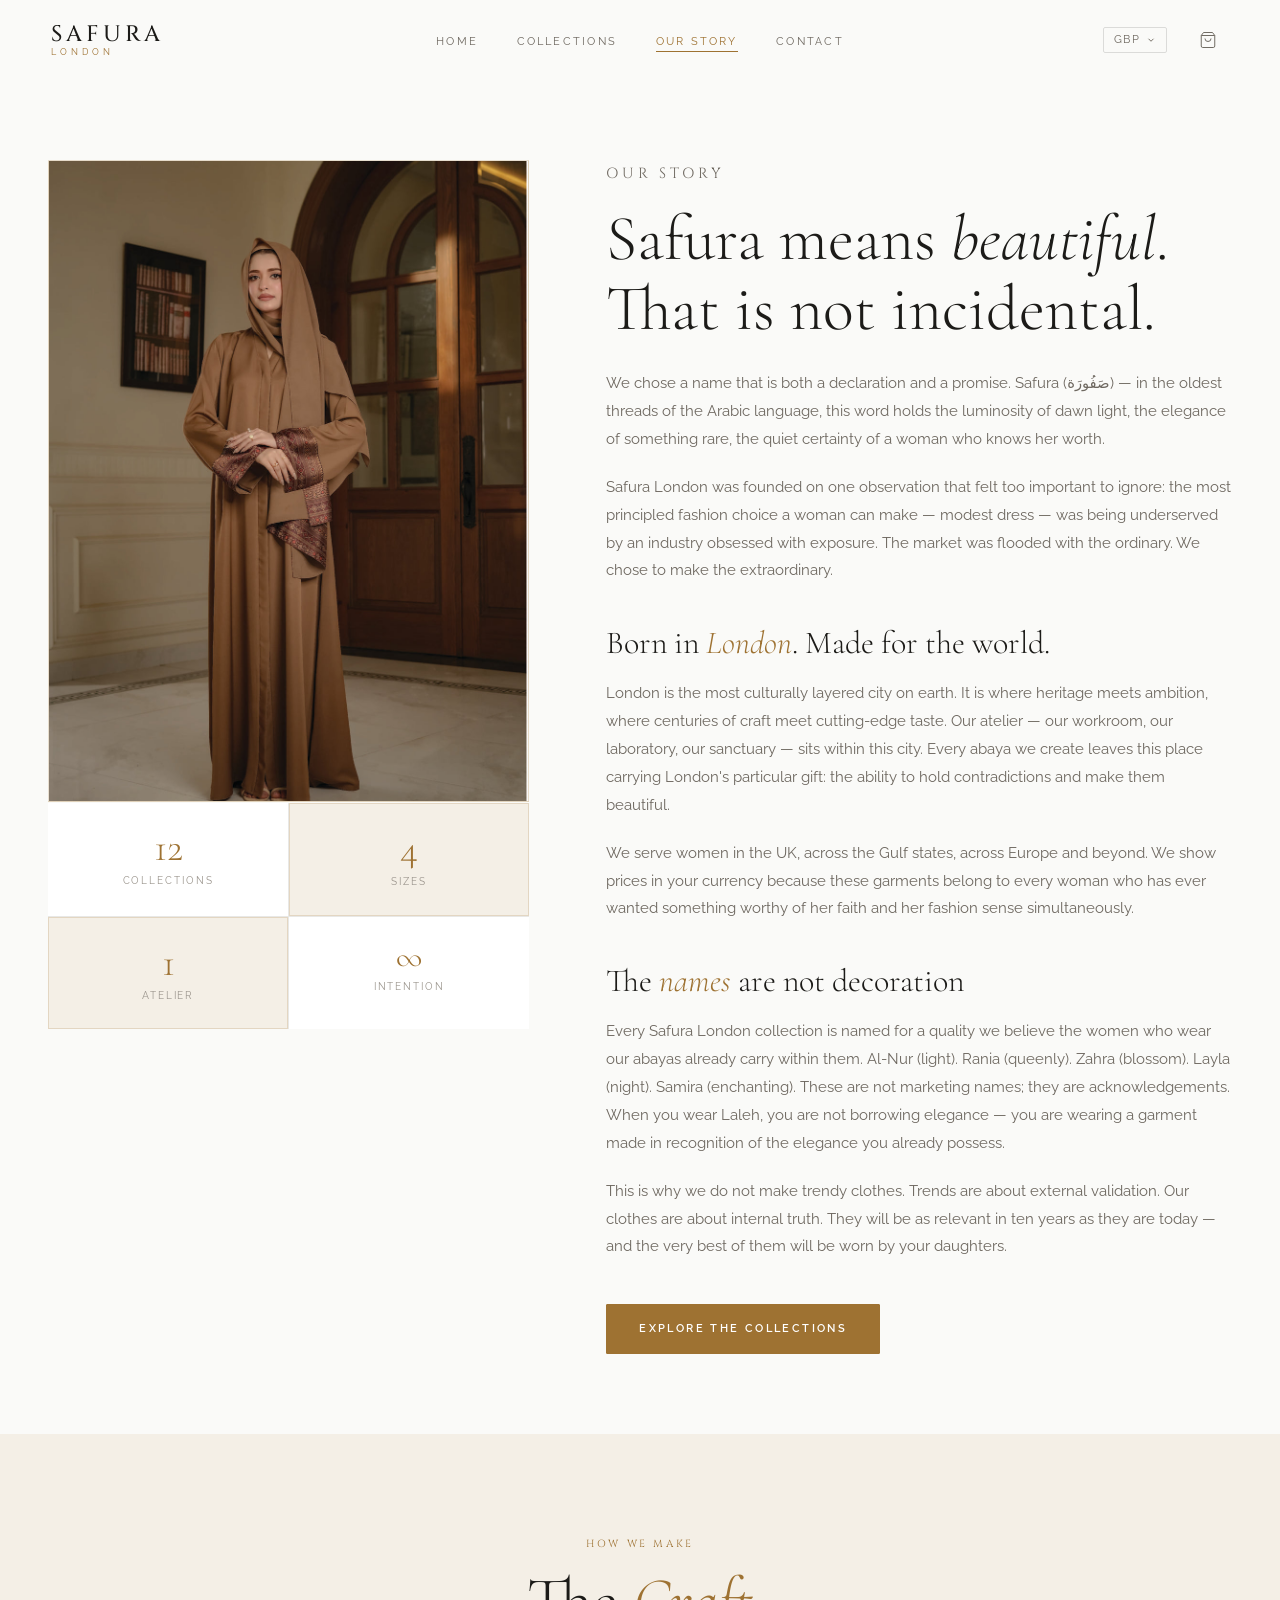
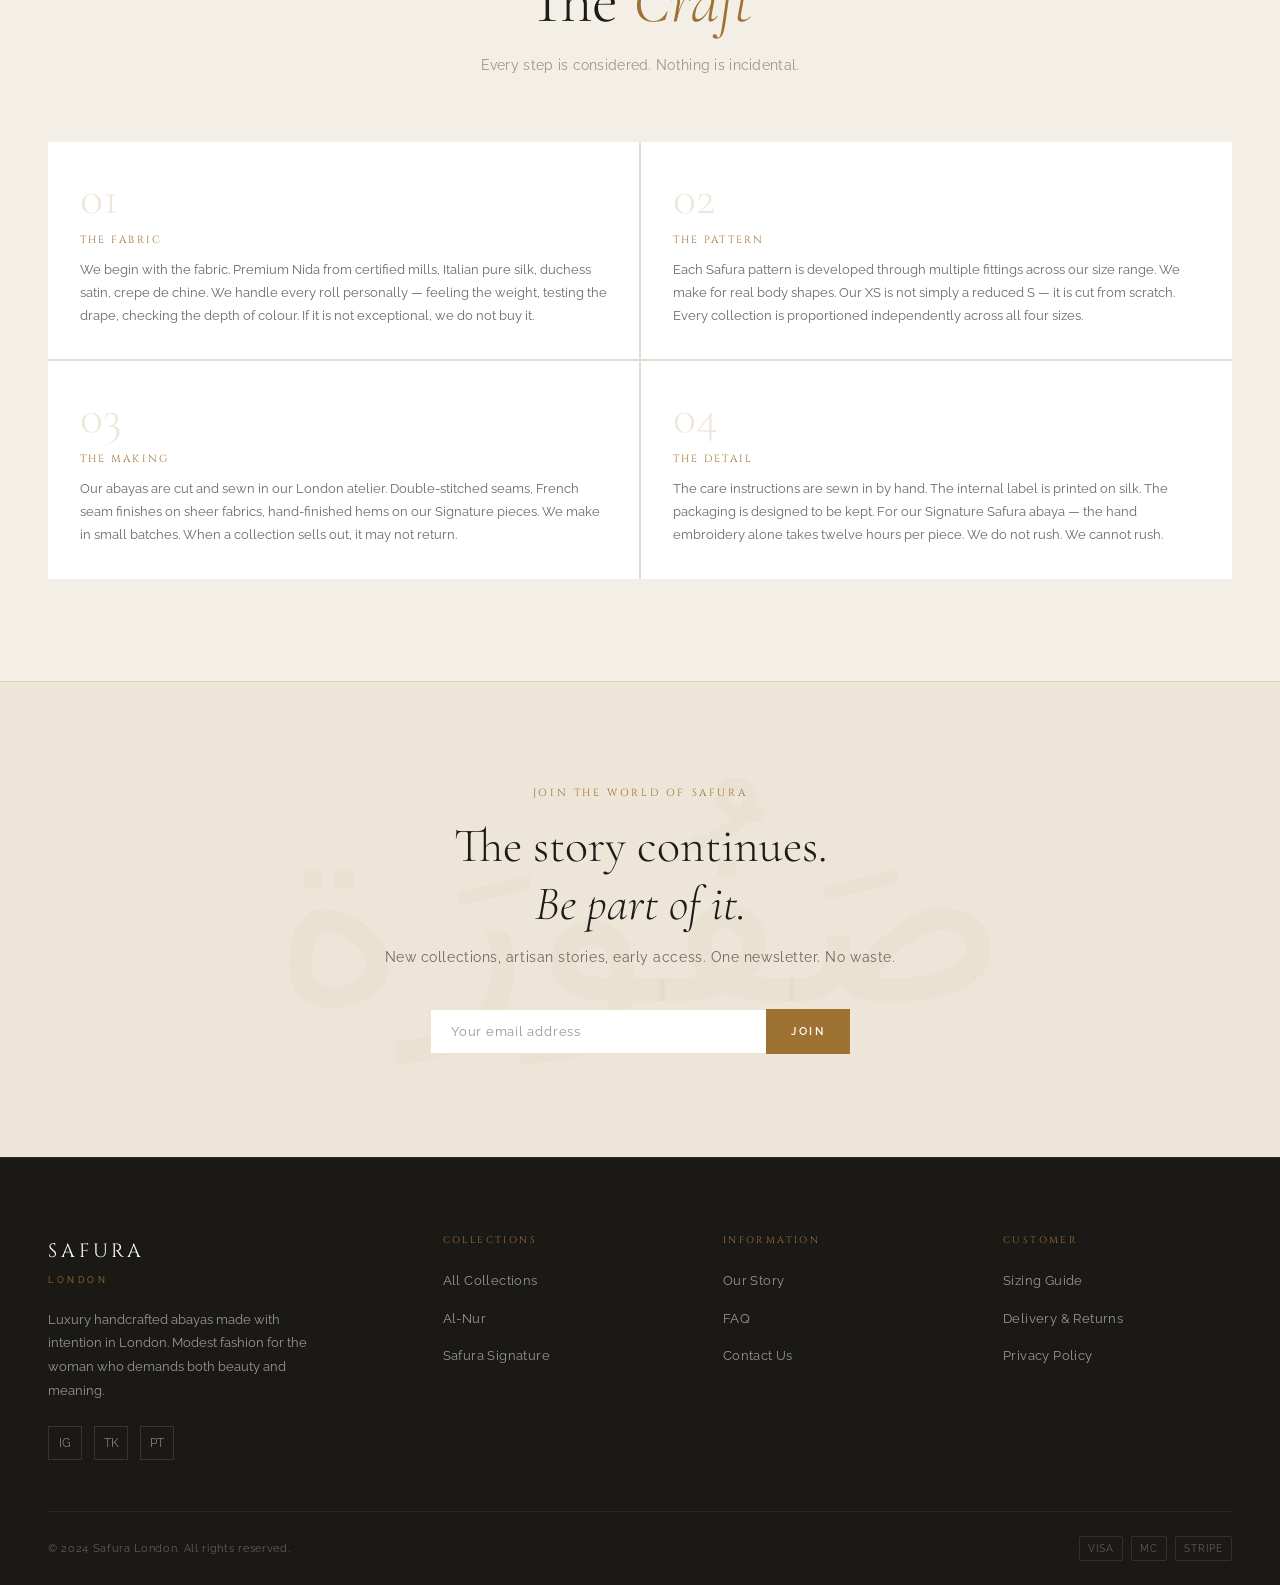
==== commit 45805817: "Add real product images across all pages and fix Editor's Selection white space - Add image paths to" ====
--- a/about.html
+++ b/about.html
@@ -73,13 +73,8 @@
     <div class="about-content">
       <!-- Sticky visual -->
       <div class="about-sticky reveal">
-        <div class="about-portrait" role="img" aria-label="Safura London brand portrait">
-          <div style="position:absolute;inset:0;background:linear-gradient(160deg,#1A1410 0%,#2A1E14 40%,#1A1508 100%);display:flex;align-items:center;justify-content:center;flex-direction:column;gap:1rem">
-            <div style="font-family:var(--font-logo);font-size:0.6rem;letter-spacing:0.4em;color:var(--gold);opacity:0.6">SAFURA LONDON</div>
-            <div style="font-family:var(--font-display);font-size:6rem;color:rgba(201,169,110,0.1);font-style:italic;line-height:1">صَفُورَة</div>
-            <div style="width:40px;height:1px;background:var(--border-gold)"></div>
-            <div style="font-size:0.65rem;letter-spacing:0.25em;color:var(--muted);text-transform:uppercase">Est. London 2024</div>
-          </div>
+        <div class="about-portrait" role="img" aria-label="Safura London editorial portrait">
+          <img src="images/about.jpg" alt="Safura London — editorial portrait" style="width:100%;height:100%;object-fit:cover;display:block">
         </div>
 
         <!-- Brand values grid -->
--- a/css/styles.css
+++ b/css/styles.css
@@ -512,11 +512,19 @@
 .hero-bg {
   position: absolute;
   inset: 0;
+  background-image: url('../images/hero-banner.jpg');
+  background-size: cover;
+  background-position: center 20%;
+  z-index: 0;
+}
+
+.hero-bg::after {
+  content: '';
+  position: absolute;
+  inset: 0;
   background:
-    radial-gradient(ellipse at 25% 60%, rgba(158,114,50,0.06) 0%, transparent 55%),
-    radial-gradient(ellipse at 75% 20%, rgba(158,114,50,0.04) 0%, transparent 45%),
-    linear-gradient(155deg, #FDFCF9 0%, #F4EFE6 55%, #EDE6D8 100%);
-  z-index: 0;
+    linear-gradient(105deg, rgba(253,252,249,0.97) 0%, rgba(244,239,230,0.94) 42%, rgba(237,230,216,0.55) 68%, rgba(237,230,216,0.15) 100%),
+    radial-gradient(ellipse at 20% 60%, rgba(158,114,50,0.07) 0%, transparent 50%);
 }
 
 .hero-noise {
@@ -790,6 +798,16 @@
   opacity: 0.22;
   position: absolute;
 }
+
+.product-img {
+  width: 100%;
+  height: 100%;
+  object-fit: cover;
+  display: block;
+  transition: transform 0.7s var(--ease);
+}
+
+.product-card:hover .product-img { transform: scale(1.04); }
 
 .product-overlay {
   position: absolute;
